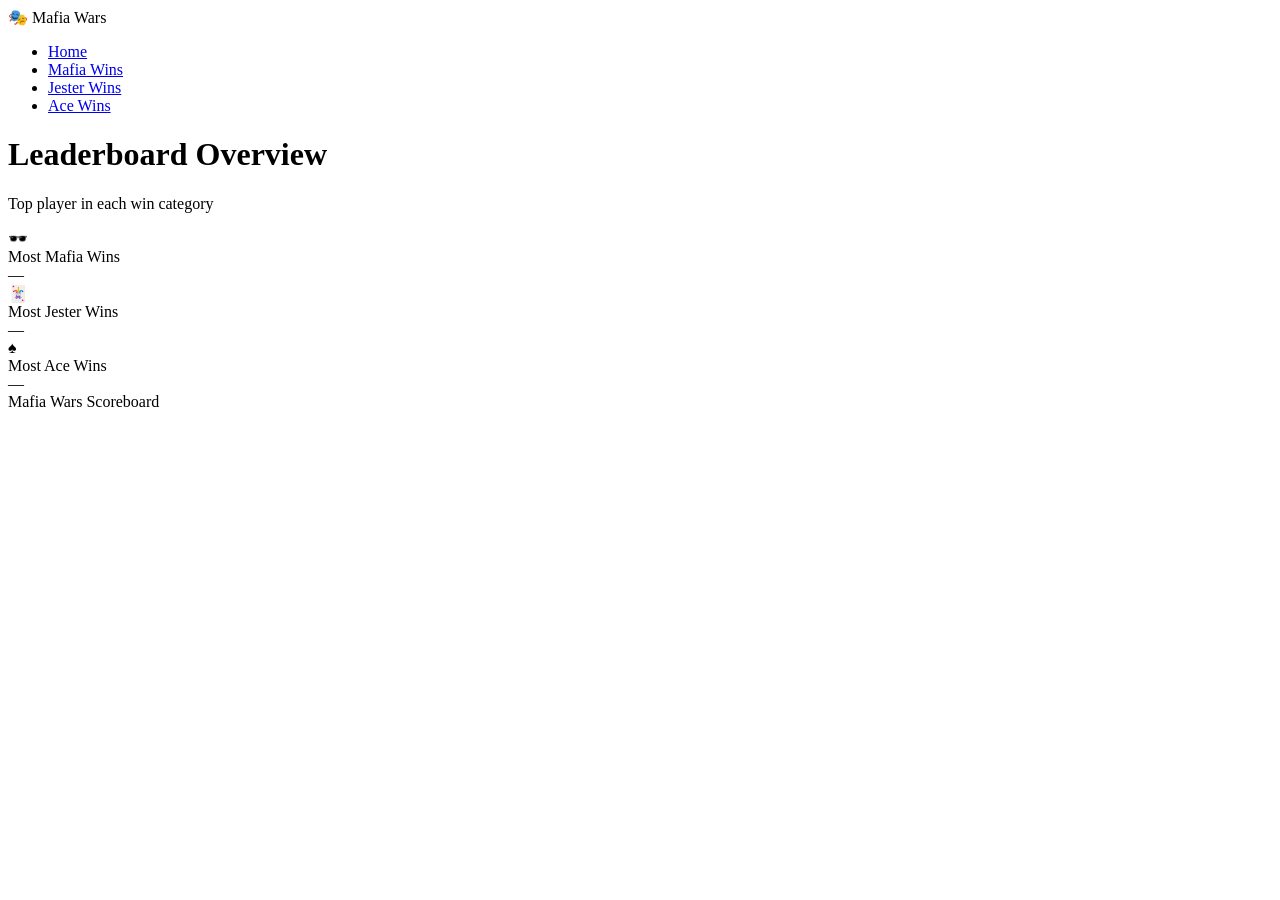
==== index.html @ da4834b0 "Add files via upload" ====
<!DOCTYPE html>
<html lang="en">
<head>
<meta charset="UTF-8">
<meta name="viewport" content="width=device-width, initial-scale=1.0">
<title>Mafia Wars — Home</title>
<link rel="stylesheet" href="css/style.css">
</head>
<body class="theme-home">

  <nav class="navbar">
    <div class="brand">🎭 Mafia Wars</div>
    <ul class="nav-links">
      <li><a class="nav-link" href="index.html">Home</a></li>
      <li><a class="nav-link" href="mafia.html">Mafia Wins</a></li>
      <li><a class="nav-link" href="jester.html">Jester Wins</a></li>
      <li><a class="nav-link" href="ace.html">Ace Wins</a></li>
    </ul>
  </nav>

  <main>
    <h1 class="page-title">Leaderboard Overview</h1>
    <p class="page-subtitle">Top player in each win category</p>

    <div class="summary-grid">
      <div class="summary-card mafia-card">
        <div class="icon">🕶️</div>
        <div class="label">Most Mafia Wins</div>
        <div class="leader-name" id="mafia-leader">—</div>
        <div class="leader-score" id="mafia-leader-score"></div>
      </div>

      <div class="summary-card jester-card">
        <div class="icon">🃏</div>
        <div class="label">Most Jester Wins</div>
        <div class="leader-name" id="jester-leader">—</div>
        <div class="leader-score" id="jester-leader-score"></div>
      </div>

      <div class="summary-card ace-card">
        <div class="icon">♠️</div>
        <div class="label">Most Ace Wins</div>
        <div class="leader-name" id="ace-leader">—</div>
        <div class="leader-score" id="ace-leader-score"></div>
      </div>
    </div>
  </main>

  <footer>Mafia Wars Scoreboard</footer>

  <script src="js/data.js"></script>
  <script src="js/app.js"></script>
  <script>renderHomeSummary();</script>
</body>
</html>
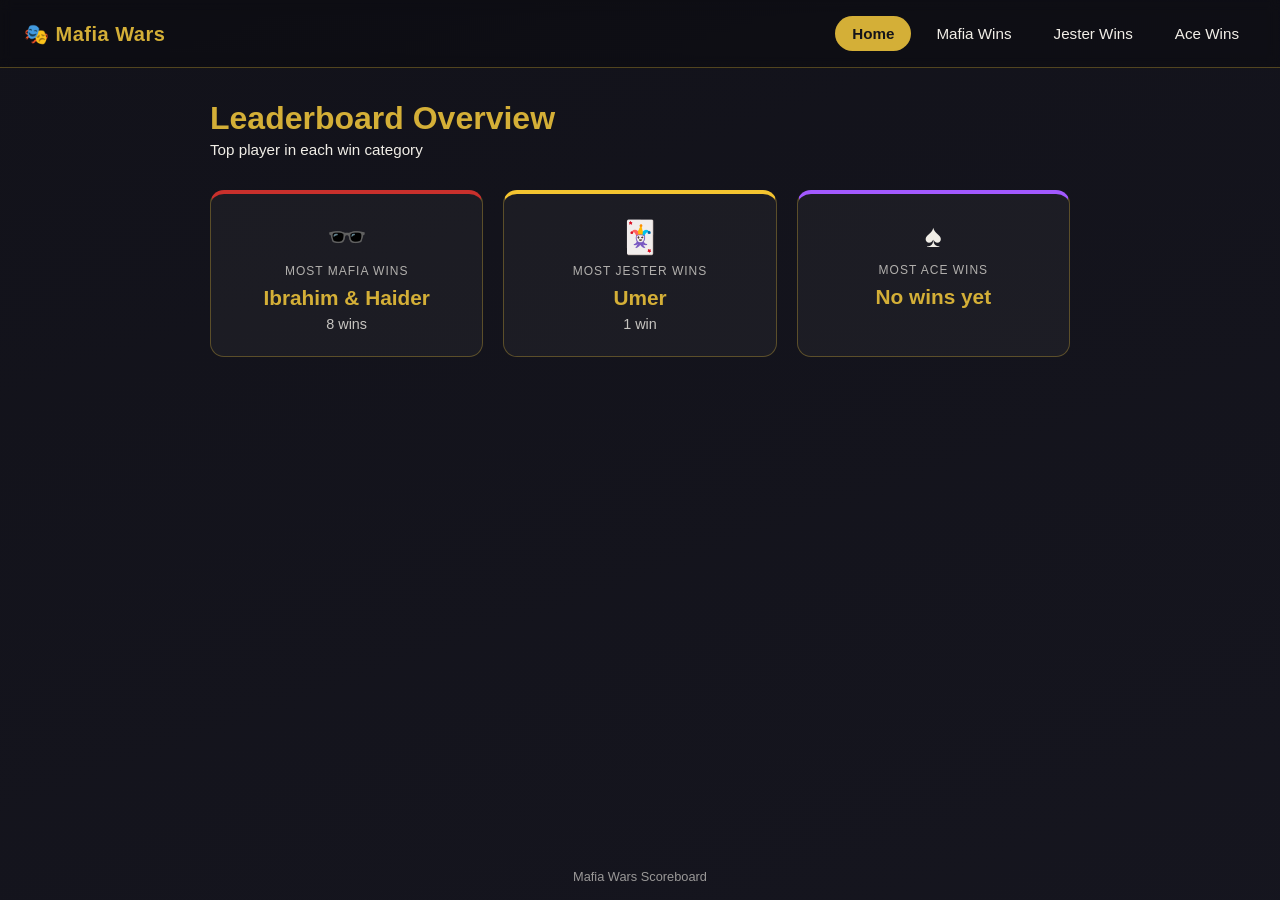
==== commit dd0472f3: "Add files via upload" ====
--- a/index.html
+++ b/index.html
@@ -5,6 +5,29 @@
 <meta name="viewport" content="width=device-width, initial-scale=1.0">
 <title>Mafia Wars — Home</title>
 <link rel="stylesheet" href="css/style.css">
+<!-- Meta Pixel Code -->
+<script>
+!function(f,b,e,v,n,t,s)
+{if(f.fbq)return;n=f.fbq=function(){n.callMethod?
+n.callMethod.apply(n,arguments):n.queue.push(arguments)};
+if(!f._fbq)f._fbq=n;n.push=n;n.loaded=!0;n.version='2.0';
+n.queue=[];t=b.createElement(e);t.async=!0;
+t.src=v;s=b.getElementsByTagName(e)[0];
+s.parentNode.insertBefore(t,s)}(window, document,'script',
+'https://connect.facebook.net/en_US/fbevents.js');
+fbq('init', '2819302518426486');
+fbq('track', 'PageView');
+fbq('track', 'Purchase', {
+  value: 29.99,
+  currency: 'USD'
+}, {
+  eventID: 'ORDER_12345'
+});
+</script>
+<noscript><img height="1" width="1" style="display:none"
+src="https://www.facebook.com/tr?id=2819302518426486&ev=PageView&noscript=1"
+/></noscript>
+<!-- End Meta Pixel Code -->
 </head>
 <body class="theme-home">
 
--- a/css/style.css
+++ b/css/style.css
@@ -0,0 +1,389 @@
+/* =========================================
+   BASE / RESET
+   ========================================= */
+* {
+  box-sizing: border-box;
+  margin: 0;
+  padding: 0;
+}
+
+html {
+  min-height: 100%;
+}
+
+body {
+  font-family: 'Segoe UI', Tahoma, Geneva, Verdana, sans-serif;
+  /* min-height (not height) lets the box grow with content, so the
+     background always fills the whole page instead of cutting off
+     at one screen height. */
+  min-height: 100vh;
+  min-height: 100dvh;
+  display: flex;
+  flex-direction: column;
+  color: var(--text-color);
+  background: var(--bg-gradient);
+  background-size: 300% 300%;
+  animation: gradientDrift 18s ease infinite;
+}
+
+/* Slow, subtle background motion — the gradient itself gently drifts */
+@keyframes gradientDrift {
+  0%   { background-position: 0% 50%; }
+  50%  { background-position: 100% 50%; }
+  100% { background-position: 0% 50%; }
+}
+
+@media (prefers-reduced-motion: reduce) {
+  *, *::before, *::after {
+    animation-duration: 0.01ms !important;
+    animation-iteration-count: 1 !important;
+    transition-duration: 0.01ms !important;
+  }
+  body {
+    animation: none;
+  }
+}
+
+/* =========================================
+   THEME VARIABLES
+   Each page's <body> gets a theme-* class in HTML.
+   Change colors here to re-theme the whole site.
+   ========================================= */
+
+/* Home — neutral dark, ties the whole game together */
+body.theme-home {
+  --bg-gradient: linear-gradient(160deg, #12121a 0%, #1c1c28 100%);
+  --text-color: #f1eee7;
+  --accent: #d4af37;
+  --accent-soft: rgba(212, 175, 55, 0.15);
+  --card-bg: rgba(255, 255, 255, 0.04);
+  --card-border: rgba(212, 175, 55, 0.35);
+}
+
+/* Mafia — blackish / reddish, moody underworld feel */
+body.theme-mafia {
+  --bg-gradient: linear-gradient(160deg, #0d0d0d 0%, #2a0a0a 60%, #3a0d0d 100%);
+  --text-color: #f2e8e4;
+  --accent: #c9302c;
+  --accent-soft: rgba(201, 48, 44, 0.18);
+  --card-bg: rgba(255, 255, 255, 0.03);
+  --card-border: rgba(201, 48, 44, 0.45);
+}
+
+/* Jester — bright, unpredictable yellow */
+body.theme-jester {
+  --bg-gradient: linear-gradient(160deg, #2a2405 0%, #4d3f07 60%, #6b5a0a 100%);
+  --text-color: #fffbe8;
+  --accent: #f4c430;
+  --accent-soft: rgba(244, 196, 48, 0.2);
+  --card-bg: rgba(255, 255, 255, 0.05);
+  --card-border: rgba(244, 196, 48, 0.5);
+}
+
+/* Ace — mysterious purple */
+body.theme-ace {
+  --bg-gradient: linear-gradient(160deg, #120a1f 0%, #241436 60%, #341a4d 100%);
+  --text-color: #f1eafc;
+  --accent: #a259ff;
+  --accent-soft: rgba(162, 89, 255, 0.2);
+  --card-bg: rgba(255, 255, 255, 0.04);
+  --card-border: rgba(162, 89, 255, 0.45);
+}
+
+/* =========================================
+   NAVIGATION
+   ========================================= */
+.navbar {
+  display: flex;
+  justify-content: space-between;
+  align-items: center;
+  flex-wrap: wrap;
+  gap: 0.75rem;
+  padding: 1rem 1.5rem;
+  background: rgba(0, 0, 0, 0.25);
+  border-bottom: 1px solid var(--card-border);
+  position: sticky;
+  top: 0;
+  z-index: 10;
+  backdrop-filter: blur(6px);
+}
+
+.navbar .brand {
+  font-size: 1.25rem;
+  font-weight: 700;
+  color: var(--accent);
+  letter-spacing: 0.5px;
+  display: inline-block;
+  animation: fadeInDown 0.6s ease both;
+}
+
+.nav-links {
+  display: flex;
+  gap: 0.5rem;
+  flex-wrap: wrap;
+  list-style: none;
+}
+
+.nav-links li {
+  animation: fadeInDown 0.6s ease both;
+}
+
+.nav-links li:nth-child(1) { animation-delay: 0.05s; }
+.nav-links li:nth-child(2) { animation-delay: 0.12s; }
+.nav-links li:nth-child(3) { animation-delay: 0.19s; }
+.nav-links li:nth-child(4) { animation-delay: 0.26s; }
+
+.nav-link {
+  position: relative;
+  text-decoration: none;
+  color: var(--text-color);
+  padding: 0.5rem 1rem;
+  border-radius: 999px;
+  border: 1px solid transparent;
+  font-size: 0.95rem;
+  display: inline-block;
+  transition: transform 0.2s ease, border-color 0.2s ease, background 0.2s ease, box-shadow 0.2s ease;
+}
+
+.nav-link:hover {
+  border-color: var(--accent);
+  background: var(--accent-soft);
+  transform: translateY(-2px);
+  box-shadow: 0 4px 12px var(--accent-soft);
+}
+
+.nav-link:active {
+  transform: translateY(0);
+}
+
+.nav-link.active {
+  background: var(--accent);
+  color: #14141a;
+  font-weight: 600;
+  animation: fadeInDown 0.6s ease both, pulseGlow 2.4s ease-in-out 0.6s infinite;
+}
+
+@keyframes fadeInDown {
+  from { opacity: 0; transform: translateY(-10px); }
+  to   { opacity: 1; transform: translateY(0); }
+}
+
+@keyframes pulseGlow {
+  0%, 100% { box-shadow: 0 0 0 0 var(--accent-soft); }
+  50%      { box-shadow: 0 0 0 6px transparent; }
+}
+
+/* =========================================
+   LAYOUT
+   ========================================= */
+main {
+  flex: 1;
+  width: 100%;
+  max-width: 900px;
+  margin: 0 auto;
+  padding: 2rem 1.25rem 3rem;
+}
+
+.page-title {
+  font-size: 2rem;
+  margin-bottom: 0.25rem;
+  color: var(--accent);
+  animation: fadeInUp 0.7s ease both;
+}
+
+.page-subtitle {
+  opacity: 0.75;
+  margin-bottom: 2rem;
+  font-size: 0.95rem;
+  animation: fadeInUp 0.7s ease 0.1s both;
+}
+
+@keyframes fadeInUp {
+  from { opacity: 0; transform: translateY(16px); }
+  to   { opacity: 1; transform: translateY(0); }
+}
+
+footer {
+  text-align: center;
+  padding: 1rem;
+  font-size: 0.8rem;
+  opacity: 0.6;
+}
+
+/* =========================================
+   HOME PAGE SUMMARY CARDS
+   ========================================= */
+.summary-grid {
+  display: grid;
+  grid-template-columns: repeat(3, 1fr);
+  gap: 1.25rem;
+}
+
+.summary-card {
+  background: var(--card-bg);
+  border: 1px solid var(--card-border);
+  border-radius: 14px;
+  padding: 1.5rem 1.25rem;
+  text-align: center;
+  transition: transform 0.25s ease, box-shadow 0.25s ease, border-color 0.25s ease;
+  animation: fadeInUp 0.7s ease both;
+}
+
+.summary-card:nth-child(1) { animation-delay: 0.15s; }
+.summary-card:nth-child(2) { animation-delay: 0.25s; }
+.summary-card:nth-child(3) { animation-delay: 0.35s; }
+
+.summary-card:hover {
+  transform: translateY(-6px) scale(1.02);
+  border-color: var(--accent);
+  box-shadow: 0 12px 28px var(--accent-soft);
+}
+
+.summary-card .icon {
+  transition: transform 0.3s ease;
+}
+
+.summary-card:hover .icon {
+  transform: scale(1.2) rotate(-4deg);
+}
+
+.summary-card .icon {
+  font-size: 2rem;
+  margin-bottom: 0.5rem;
+}
+
+.summary-card .label {
+  text-transform: uppercase;
+  letter-spacing: 1px;
+  font-size: 0.75rem;
+  opacity: 0.7;
+  margin-bottom: 0.5rem;
+}
+
+.summary-card .leader-name {
+  font-size: 1.3rem;
+  font-weight: 700;
+  color: var(--accent);
+  word-break: break-word;
+}
+
+.summary-card .leader-score {
+  margin-top: 0.35rem;
+  font-size: 0.9rem;
+  opacity: 0.8;
+}
+
+.summary-card.mafia-card { border-top: 4px solid #c9302c; }
+.summary-card.jester-card { border-top: 4px solid #f4c430; }
+.summary-card.ace-card { border-top: 4px solid #a259ff; }
+
+/* =========================================
+   SCORE TABLES
+   ========================================= */
+.scores-table {
+  width: 100%;
+  border-collapse: collapse;
+  background: var(--card-bg);
+  border: 1px solid var(--card-border);
+  border-radius: 12px;
+  overflow: hidden;
+  animation: fadeInUp 0.7s ease 0.2s both;
+}
+
+.scores-table thead {
+  background: var(--accent-soft);
+}
+
+.scores-table th,
+.scores-table td {
+  padding: 0.75rem 1rem;
+  text-align: left;
+  border-bottom: 1px solid var(--card-border);
+}
+
+.scores-table th {
+  font-size: 0.8rem;
+  text-transform: uppercase;
+  letter-spacing: 0.5px;
+  color: var(--accent);
+}
+
+.scores-table tbody tr:last-child td {
+  border-bottom: none;
+}
+
+.scores-table tbody tr {
+  transition: background 0.2s ease, transform 0.2s ease;
+  animation: rowFadeIn 0.5s ease both;
+}
+
+/* Stagger the first 15 rows; any beyond that just use the last delay */
+.scores-table tbody tr:nth-child(1)  { animation-delay: 0.04s; }
+.scores-table tbody tr:nth-child(2)  { animation-delay: 0.08s; }
+.scores-table tbody tr:nth-child(3)  { animation-delay: 0.12s; }
+.scores-table tbody tr:nth-child(4)  { animation-delay: 0.16s; }
+.scores-table tbody tr:nth-child(5)  { animation-delay: 0.20s; }
+.scores-table tbody tr:nth-child(6)  { animation-delay: 0.24s; }
+.scores-table tbody tr:nth-child(7)  { animation-delay: 0.28s; }
+.scores-table tbody tr:nth-child(8)  { animation-delay: 0.32s; }
+.scores-table tbody tr:nth-child(9)  { animation-delay: 0.36s; }
+.scores-table tbody tr:nth-child(10) { animation-delay: 0.40s; }
+.scores-table tbody tr:nth-child(n+11) { animation-delay: 0.44s; }
+
+@keyframes rowFadeIn {
+  from { opacity: 0; transform: translateX(-8px); }
+  to   { opacity: 1; transform: translateX(0); }
+}
+
+.scores-table tbody tr:hover {
+  background: var(--accent-soft);
+  transform: translateX(4px);
+}
+
+.scores-table .rank {
+  width: 40px;
+  opacity: 0.7;
+}
+
+.scores-table .score {
+  font-weight: 700;
+  color: var(--accent);
+}
+
+.top-row {
+  background: var(--accent-soft);
+}
+
+.top-row .player-name::after {
+  content: " 👑";
+}
+
+/* =========================================
+   RESPONSIVE
+   ========================================= */
+@media (max-width: 640px) {
+  .summary-grid {
+    grid-template-columns: 1fr;
+  }
+
+  .navbar {
+    flex-direction: column;
+    align-items: flex-start;
+  }
+
+  .nav-links {
+    width: 100%;
+    justify-content: space-between;
+  }
+
+  .nav-link {
+    flex: 1;
+    text-align: center;
+    padding: 0.5rem 0.5rem;
+    font-size: 0.85rem;
+  }
+
+  .page-title {
+    font-size: 1.6rem;
+  }
+}
